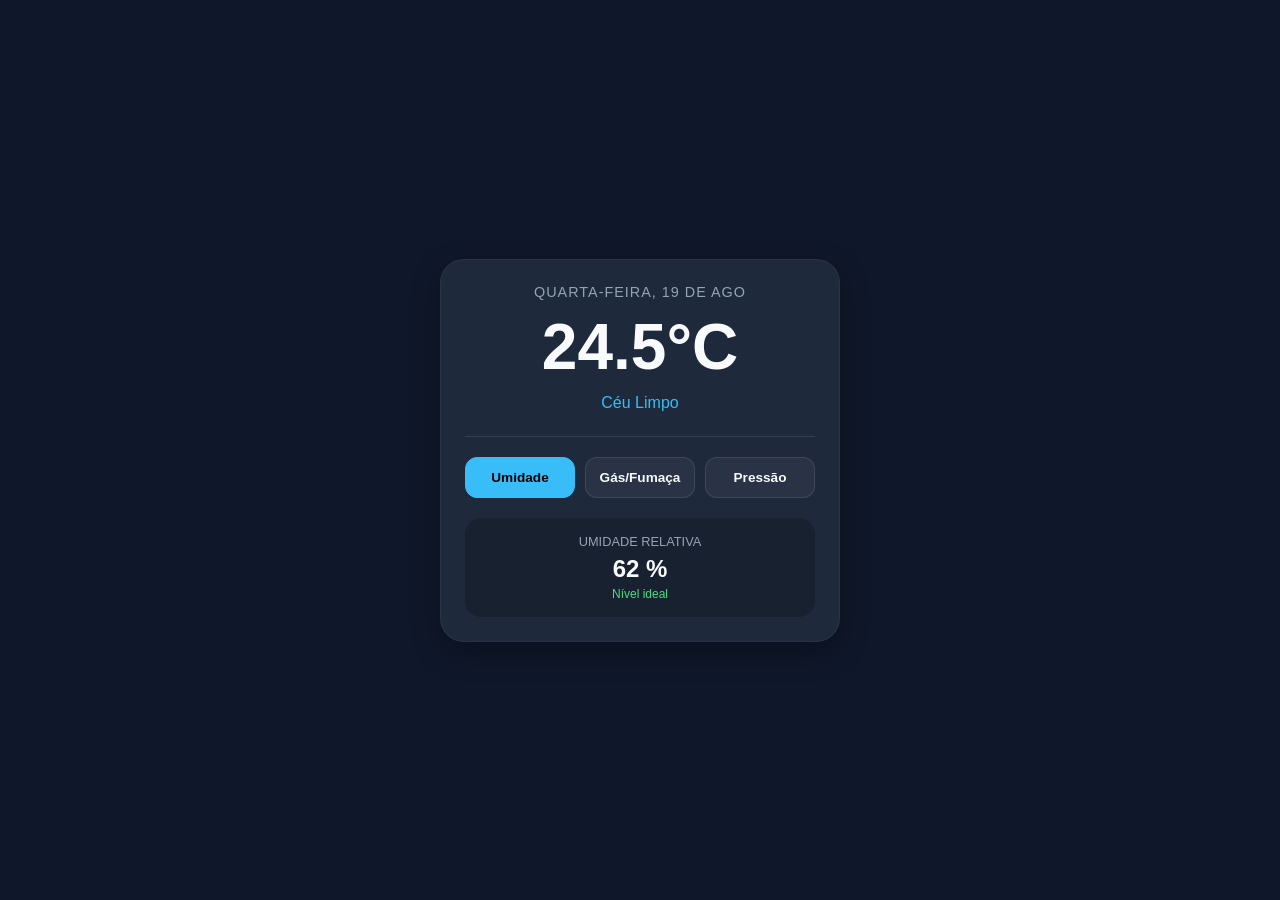
==== index.html @ 2ff272c2 "1.2" ====
<head>
  <meta charset="UTF-8">
  <meta name="author" content="foxysprolt">
  <meta name="viewport" content="width=device-width, initial-scale=1.0">
  <link rel="stylesheet" href="styles.css">
  <title>Weather Intelligence - Dashboard</title>
</head>
<body>

  <div class="container">
    <!-- Informações Principais (Temperatura + Dia) -->
    <div class="main-display">
      <div class="date" id="current-date">Quarta-feira, 19 de Ago</div>
      <div class="temp-large"><span id="temp-val">24.5</span>°C</div>
      <div class="status">Céu Limpo</div>
    </div>

    <!-- Botões para Revelar Outros Sensores -->
    <div class="sensor-menu">
      <button class="btn-sensor active" onclick="mostrarSensor('umidade', this)">Umidade</button>
      <button class="btn-sensor" onclick="mostrarSensor('gas', this)">Gás/Fumaça</button>
      <button class="btn-sensor" onclick="mostrarSensor('pressao', this)">Pressão</button>
    </div>

    <!-- Painel de Detalhes Exibido ao Clicar -->
    <div class="sensor-details">
      <div class="detail-title" id="sensor-nome">Umidade Relativa</div>
      <div class="detail-value" id="sensor-valor">62 %</div>
      <div class="detail-status" id="sensor-status">Nível ideal</div>
    </div>
  </div>

  <script>
    // Dados simulados que depois serão preenchidos pela sua API Adafruit IO / ESP32
    const dadosSensores = {
      umidade: {
        nome: "Umidade Relativa (DHT11)",
        valor: "62 %",
        status: "Nível ideal",
        corStatus: "#4ade80"
      },
      gas: {
        nome: "Detector de Gás (MQ-2)",
        valor: "120 PPM",
        status: "Ar Seguro / Sem Vazamento",
        corStatus: "#4ade80"
      },
      pressao: {
        nome: "Pressão Atmosférica (BMP280)",
        valor: "1013 hPa",
        status: "Estável (Nível do Mar)",
        corStatus: "#38bdf8"
      }
    };

    function mostrarSensor(tipo, botao) {
      // Remove a classe 'active' de todos os botões e adiciona no clicado
      document.querySelectorAll('.btn-sensor').forEach(b => b.classList.remove('active'));
      botao.classList.add('active');

      // Atualiza os dados no painel inferior
      const sensor = dadosSensores[tipo];
      document.getElementById('sensor-nome').innerText = sensor.nome;
      document.getElementById('sensor-valor').innerText = sensor.valor;

      const elemStatus = document.getElementById('sensor-status');
      elemStatus.innerText = sensor.status;
      elemStatus.style.color = sensor.corStatus;
    }
  </script>
</body>
</html>
---- styles.css ----
:root {
      --bg: #0f172a;
      --card-bg: #1e293b;
      --text-main: #f8fafc;
      --text-sub: #94a3b8;
      --accent: #38bdf8;
      --accent-hover: #0284c7;
    }

    * {
      box-sizing: border-box;
      margin: 0;
      padding: 0;
      font-family: -apple-system, BlinkMacSystemFont, "Segoe UI", Roboto, sans-serif;
    }

    body {
      background-color: var(--bg);
      color: var(--text-main);
      display: flex;
      justify-content: center;
      align-items: center;
      min-height: 100vh;
      padding: 20px;
    }

    .container {
      background-color: var(--card-bg);
      width: 100%;
      max-width: 400px;
      border-radius: 24px;
      padding: 24px;
      box-shadow: 0 10px 30px rgba(0, 0, 0, 0.3);
      border: 1px solid rgba(255, 255, 255, 0.05);
    }

    /* Tela Inicial: Principal */
    .main-display {
      text-align: center;
      padding-bottom: 24px;
      border-bottom: 1px solid rgba(255, 255, 255, 0.1);
    }

    .date {
      color: var(--text-sub);
      font-size: 0.9rem;
      text-transform: uppercase;
      letter-spacing: 1px;
    }

    .temp-large {
      font-size: 4rem;
      font-weight: 700;
      color: var(--text-main);
      margin: 10px 0;
    }

    .status {
      font-size: 1rem;
      color: var(--accent);
      font-weight: 500;
    }

    /* Área dos Botões Clicáveis */
    .sensor-menu {
      margin-top: 20px;
      display: flex;
      gap: 10px;
      justify-content: space-between;
    }

    .btn-sensor {
      flex: 1;
      background-color: rgba(255, 255, 255, 0.05);
      border: 1px solid rgba(255, 255, 255, 0.1);
      color: var(--text-main);
      padding: 12px 8px;
      border-radius: 12px;
      cursor: pointer;
      font-size: 0.85rem;
      font-weight: 600;
      transition: all 0.2s ease;
    }

    .btn-sensor:hover {
      background-color: rgba(255, 255, 255, 0.1);
    }

    .btn-sensor.active {
      background-color: var(--accent);
      color: #000;
      border-color: var(--accent);
    }

    /* Painel do Sensor Selecionado */
    .sensor-details {
      margin-top: 20px;
      background: rgba(0, 0, 0, 0.2);
      border-radius: 16px;
      padding: 16px;
      text-align: center;
      min-height: 90px;
      display: flex;
      flex-direction: column;
      justify-content: center;
    }

    .detail-title {
      font-size: 0.8rem;
      color: var(--text-sub);
      text-transform: uppercase;
      margin-bottom: 6px;
    }

    .detail-value {
      font-size: 1.5rem;
      font-weight: 600;
      color: var(--text-main);
    }

    .detail-status {
      font-size: 0.75rem;
      margin-top: 4px;
      color: #4ade80; /* verde para normal */
    }
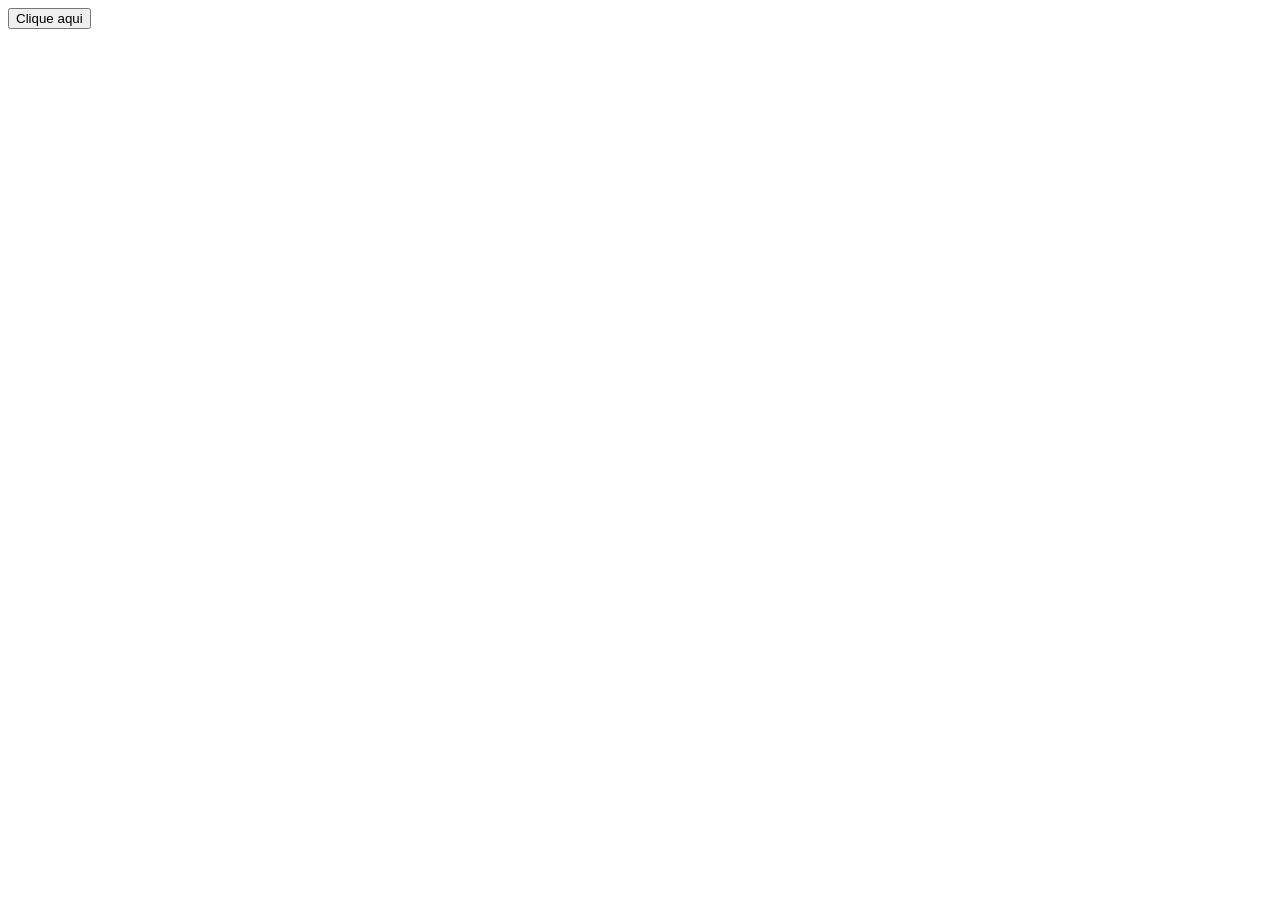
==== commit e7b34d57: "index for GitPages" ====
--- a/index.html
+++ b/index.html
@@ -1,72 +1,11 @@
+<!DOCTYPE html>
+<html lang="pt-br">
 <head>
-  <meta charset="UTF-8">
-  <meta name="author" content="foxysprolt">
-  <meta name="viewport" content="width=device-width, initial-scale=1.0">
-  <link rel="stylesheet" href="styles.css">
-  <title>Weather Intelligence - Dashboard</title>
+    <meta charset="UTF-8">
+    <meta name="viewport" content="width=device-width, initial-scale=1.0">
+    <title>Weather</title>
 </head>
 <body>
-
-  <div class="container">
-    <!-- Informações Principais (Temperatura + Dia) -->
-    <div class="main-display">
-      <div class="date" id="current-date">Quarta-feira, 19 de Ago</div>
-      <div class="temp-large"><span id="temp-val">24.5</span>°C</div>
-      <div class="status">Céu Limpo</div>
-    </div>
-
-    <!-- Botões para Revelar Outros Sensores -->
-    <div class="sensor-menu">
-      <button class="btn-sensor active" onclick="mostrarSensor('umidade', this)">Umidade</button>
-      <button class="btn-sensor" onclick="mostrarSensor('gas', this)">Gás/Fumaça</button>
-      <button class="btn-sensor" onclick="mostrarSensor('pressao', this)">Pressão</button>
-    </div>
-
-    <!-- Painel de Detalhes Exibido ao Clicar -->
-    <div class="sensor-details">
-      <div class="detail-title" id="sensor-nome">Umidade Relativa</div>
-      <div class="detail-value" id="sensor-valor">62 %</div>
-      <div class="detail-status" id="sensor-status">Nível ideal</div>
-    </div>
-  </div>
-
-  <script>
-    // Dados simulados que depois serão preenchidos pela sua API Adafruit IO / ESP32
-    const dadosSensores = {
-      umidade: {
-        nome: "Umidade Relativa (DHT11)",
-        valor: "62 %",
-        status: "Nível ideal",
-        corStatus: "#4ade80"
-      },
-      gas: {
-        nome: "Detector de Gás (MQ-2)",
-        valor: "120 PPM",
-        status: "Ar Seguro / Sem Vazamento",
-        corStatus: "#4ade80"
-      },
-      pressao: {
-        nome: "Pressão Atmosférica (BMP280)",
-        valor: "1013 hPa",
-        status: "Estável (Nível do Mar)",
-        corStatus: "#38bdf8"
-      }
-    };
-
-    function mostrarSensor(tipo, botao) {
-      // Remove a classe 'active' de todos os botões e adiciona no clicado
-      document.querySelectorAll('.btn-sensor').forEach(b => b.classList.remove('active'));
-      botao.classList.add('active');
-
-      // Atualiza os dados no painel inferior
-      const sensor = dadosSensores[tipo];
-      document.getElementById('sensor-nome').innerText = sensor.nome;
-      document.getElementById('sensor-valor').innerText = sensor.valor;
-
-      const elemStatus = document.getElementById('sensor-status');
-      elemStatus.innerText = sensor.status;
-      elemStatus.style.color = sensor.corStatus;
-    }
-  </script>
+    <a href="/web/src/pages/index.html"><button>Clique aqui</button></a>
 </body>
 </html>
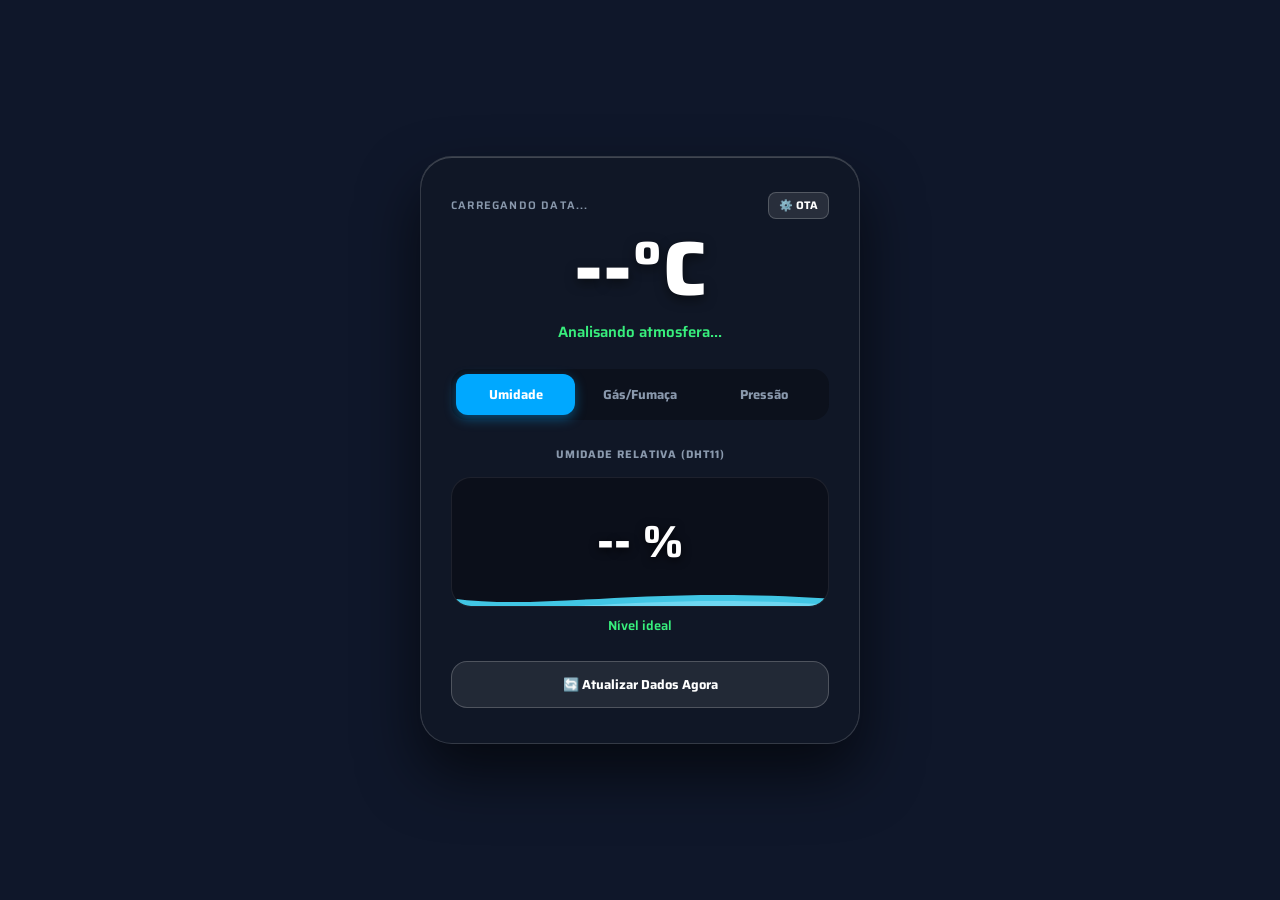
==== commit f2085621: "index" ====
--- a/index.html
+++ b/index.html
@@ -1,11 +1,460 @@
 <!DOCTYPE html>
-<html lang="pt-br">
+<html lang="pt-BR">
 <head>
-    <meta charset="UTF-8">
-    <meta name="viewport" content="width=device-width, initial-scale=1.0">
-    <title>Weather</title>
+  <meta charset="UTF-8">
+  <meta name="viewport" content="width=device-width, initial-scale=1.0">
+  <title>Weather Intelligence - Painel IoT</title>
+  
+  <!-- Fonte Saira do Google Fonts -->
+  <link rel="preconnect" href="https://fonts.googleapis.com">
+  <link rel="preconnect" href="https://fonts.gstatic.com" crossorigin>
+  <link href="https://fonts.googleapis.com/css2?family=Saira:wght@300;400;600;700;800&display=swap" rel="stylesheet">
+
+  <style>
+    * {
+      margin: 0;
+      padding: 0;
+      box-sizing: border-box;
+      font-family: "Saira", sans-serif;
+      transition: all 0.3s cubic-bezier(0.25, 0.8, 0.25, 1);
+    }
+
+    body {
+      display: flex;
+      justify-content: center;
+      align-items: center;
+      min-height: 100vh;
+      background: #0f172a;
+      color: #ffffff;
+      padding: 20px;
+    }
+
+    body.light-mode {
+      background-color: #e2e8f0 !important;
+    }
+
+    /* WIDGET CONTAINER */
+    .weather-widget {
+      width: 440px;
+      max-width: 95vw;
+      background: rgba(18, 24, 38, 0.88);
+      border: 1px solid rgba(255, 255, 255, 0.15);
+      border-radius: 32px;
+      padding: 35px 30px;
+      box-shadow: 0 30px 60px rgba(0, 0, 0, 0.6),
+                  inset 0 1px 0 rgba(255, 255, 255, 0.2);
+      backdrop-filter: blur(20px);
+      -webkit-backdrop-filter: blur(20px);
+      text-align: center;
+    }
+
+    .weather-widget.light-mode {
+      background: rgba(255, 255, 255, 0.88) !important;
+      border: 1px solid rgba(0, 0, 0, 0.1) !important;
+      color: #1e293b !important;
+      box-shadow: 0 30px 60px rgba(0, 0, 0, 0.15) !important;
+    }
+
+    /* HEADER */
+    .header-top {
+      display: flex;
+      justify-content: space-between;
+      align-items: center;
+      margin-bottom: 5px;
+    }
+
+    .data-atual {
+      font-size: 11px;
+      letter-spacing: 1.2px;
+      color: #8a99ad;
+      font-weight: 600;
+      text-transform: uppercase;
+    }
+
+    .btn-admin {
+      background: rgba(255, 255, 255, 0.1);
+      border: 1px solid rgba(255, 255, 255, 0.2);
+      color: #ffffff;
+      padding: 4px 10px;
+      border-radius: 8px;
+      font-size: 11px;
+      font-weight: 700;
+      cursor: pointer;
+    }
+
+    .btn-admin:hover {
+      background: #00a8ff;
+      border-color: #00a8ff;
+      box-shadow: 0 0 10px rgba(0, 168, 255, 0.5);
+    }
+
+    .temp-principal {
+      font-size: 4.8em;
+      font-weight: 800;
+      color: #ffffff;
+      line-height: 1.1;
+      margin: 8px 0;
+      text-shadow: 0 4px 12px rgba(0, 0, 0, 0.5);
+    }
+
+    .weather-widget.light-mode .temp-principal,
+    .weather-widget.light-mode .valor-pane {
+      color: #0f172a !important;
+      text-shadow: none !important;
+    }
+
+    .frase-clima {
+      font-size: 15px;
+      color: #38ef7d;
+      font-weight: 600;
+      margin-bottom: 25px;
+    }
+
+    /* ABAS DE NAVEGAÇÃO */
+    .tabs-navigation {
+      display: flex;
+      background: rgba(10, 14, 23, 0.6);
+      border-radius: 16px;
+      padding: 5px;
+      gap: 5px;
+      margin-bottom: 20px;
+    }
+
+    .weather-widget.light-mode .tabs-navigation,
+    .weather-widget.light-mode .card-interior {
+      background: rgba(241, 245, 249, 0.9) !important;
+      border: 1px solid rgba(0, 0, 0, 0.05) !important;
+    }
+
+    .tab-btn {
+      flex: 1;
+      background: transparent;
+      border: none;
+      color: #8a99ad;
+      padding: 10px 0;
+      border-radius: 12px;
+      font-size: 13px;
+      font-weight: 700;
+      cursor: pointer;
+    }
+
+    .tab-btn.active {
+      background: #00a8ff;
+      color: #ffffff;
+      box-shadow: 0 4px 12px rgba(0, 168, 255, 0.4);
+    }
+
+    /* CONTEÚDO DAS ABAS */
+    .tab-pane {
+      display: none;
+      animation: fadeIn 0.4s ease;
+    }
+
+    .tab-pane.active {
+      display: block;
+    }
+
+    @keyframes fadeIn {
+      from { opacity: 0; transform: translateY(6px); }
+      to { opacity: 1; transform: translateY(0); }
+    }
+
+    .sensor-tag {
+      font-size: 11px;
+      letter-spacing: 1px;
+      color: #8a99ad;
+      font-weight: 700;
+    }
+
+    .card-interior {
+      position: relative;
+      height: 130px;
+      background: rgba(10, 14, 23, 0.7);
+      border-radius: 20px;
+      margin: 12px 0 8px;
+      display: flex;
+      align-items: center;
+      justify-content: center;
+      overflow: hidden;
+      border: 1px solid rgba(255, 255, 255, 0.08);
+    }
+
+    .valor-pane {
+      font-size: 2.8em;
+      font-weight: 800;
+      color: #ffffff;
+      z-index: 2;
+      text-shadow: 0 2px 10px rgba(0, 0, 0, 0.8);
+    }
+
+    .status-sub {
+      font-size: 13px;
+      color: #38ef7d;
+      font-weight: 600;
+    }
+
+    /* ANIMAÇÃO DE ÁGUA DA UMIDADE */
+    .nivel-agua {
+      position: absolute;
+      bottom: 0;
+      left: 0;
+      width: 100%;
+      height: 0%;
+      background: linear-gradient(180deg, rgba(0, 168, 255, 0.7), rgba(9, 132, 227, 0.9));
+      transition: height 1s ease;
+      z-index: 1;
+    }
+
+    .onda {
+      position: absolute;
+      top: -20px;
+      left: 0;
+      width: 200%;
+      height: 25px;
+      animation: mexerOnda 5s linear infinite;
+    }
+
+    .onda2 {
+      top: -14px;
+      opacity: 0.5;
+      animation: mexerOnda 3s linear infinite reverse;
+    }
+
+    @keyframes mexerOnda {
+      0% { transform: translateX(0); }
+      100% { transform: translateX(-50%); }
+    }
+
+    /* ALERTA DE GÁS */
+    .gas-interior.alerta-gas {
+      background: rgba(235, 77, 75, 0.8) !important;
+      animation: piscar 0.8s infinite alternate;
+    }
+
+    @keyframes piscar {
+      0% { border-color: red; }
+      100% { border-color: white; }
+    }
+
+    /* BEXIGA PRESSÃO */
+    .bexiga-wrapper {
+      position: absolute;
+      z-index: 1;
+      opacity: 0.3;
+    }
+
+    .bexiga {
+      position: relative;
+      width: 40px;
+      height: 50px;
+      background: radial-gradient(circle at 30% 30%, #ff7675, #d63031);
+      border-radius: 50% 50% 50% 50% / 40% 40% 60% 60%;
+    }
+
+    .widget-footer {
+      margin-top: 25px;
+    }
+
+    .btn-replay {
+      width: 100%;
+      padding: 12px;
+      background: rgba(255, 255, 255, 0.08);
+      border: 1px solid rgba(255, 255, 255, 0.2);
+      color: #ffffff;
+      border-radius: 16px;
+      font-size: 13px;
+      font-weight: 700;
+      cursor: pointer;
+    }
+
+    .btn-replay:hover {
+      background: rgba(255, 255, 255, 0.2);
+    }
+  </style>
 </head>
 <body>
-    <a href="/web/src/pages/index.html"><button>Clique aqui</button></a>
+
+  <div class="weather-widget" id="main-widget">
+    <!-- HEADER DO WIDGET -->
+    <div class="widget-header">
+      <div class="header-top">
+        <span class="data-atual" id="dash-data">CARREGANDO DATA...</span>
+        <button class="btn-admin" onclick="abrirPainelOTA()" title="Atualizar ESP32 via OTA">⚙️ OTA</button>
+      </div>
+      
+      <div class="temp-principal">
+        <span id="dash-temp">--</span>°C
+      </div>
+      <p class="frase-clima" id="dash-temp-msg">Analisando atmosfera...</p>
+    </div>
+
+    <!-- NAVEGAÇÃO POR ABAS (TABS) -->
+    <div class="tabs-navigation">
+      <button class="tab-btn active" onclick="trocarAba('umidade', this)">Umidade</button>
+      <button class="tab-btn" onclick="trocarAba('gas', this)">Gás/Fumaça</button>
+      <button class="tab-btn" onclick="trocarAba('pressao', this)">Pressão</button>
+    </div>
+
+    <!-- CONTEÚDO DINÂMICO DAS ABAS -->
+    <div class="tab-content-wrapper">
+      
+      <!-- ABA 1: UMIDADE -->
+      <div class="tab-pane active" id="pane-umidade">
+        <span class="sensor-tag">UMIDADE RELATIVA (DHT11)</span>
+        <div class="card-interior umid-interior">
+          <div class="nivel-agua" id="nivel-agua">
+            <svg class="onda" viewBox="0 0 1200 60" preserveAspectRatio="none">
+              <path d="M0,30 C150,60 300,0 600,30 C900,60 1050,0 1200,30 L1200,60 L0,60 Z" fill="#48dbfb" opacity="0.9"></path>
+            </svg>
+            <svg class="onda onda2" viewBox="0 0 1200 60" preserveAspectRatio="none">
+              <path d="M0,30 C150,60 300,0 600,30 C900,60 1050,0 1200,30 L1200,60 L0,60 Z" fill="#9be8fd"></path>
+            </svg>
+          </div>
+          <div class="valor-pane"><span id="dash-umid">--</span> %</div>
+        </div>
+        <p class="status-sub" id="dash-umid-msg">Nível ideal</p>
+      </div>
+
+      <!-- ABA 2: GÁS / FUMAÇA -->
+      <div class="tab-pane" id="pane-gas">
+        <span class="sensor-tag">QUALIDADE DO AR (MQ-2)</span>
+        <div class="card-interior gas-interior" id="card-gas">
+          <div class="valor-pane"><span id="dash-gas">0</span> ADC</div>
+        </div>
+        <p class="status-sub" id="dash-gas-msg">Ar puro e ambiente seguro 🌿</p>
+      </div>
+
+      <!-- ABA 3: PRESSÃO -->
+      <div class="tab-pane" id="pane-pressao">
+        <span class="sensor-tag">PRESSÃO ATMOSFÉRICA (BMP280)</span>
+        <div class="card-interior pressao-interior">
+          <div class="bexiga-wrapper">
+            <div class="bexiga" id="dash-bexiga"></div>
+          </div>
+          <div class="valor-pane"><span id="dash-pressao">1013</span> hPa</div>
+        </div>
+        <p class="status-sub">Estabilidade barométrica</p>
+      </div>
+
+    </div>
+
+    <!-- RODAPÉ NAVEGAÇÃO -->
+    <div class="widget-footer">
+      <button class="btn-replay" onclick="carregarDadosClima()">🔄 Atualizar Dados Agora</button>
+    </div>
+  </div>
+
+  <script>
+    // --- LÓGICA DE NAVEGAÇÃO POR ABAS ---
+    function trocarAba(nomeAba, elemento) {
+      document.querySelectorAll('.tab-pane').forEach(p => p.classList.remove('active'));
+      document.querySelectorAll('.tab-btn').forEach(b => b.classList.remove('active'));
+      
+      const abaAlvo = document.getElementById('pane-' + nomeAba);
+      if (abaAlvo) abaAlvo.classList.add('active');
+      if (elemento) elemento.classList.add('active');
+    }
+
+    // --- LÓGICA DA API THINGSPEAK ---
+    const CHANNEL_ID = '3465259';
+    const READ_API_KEY = 'E6VGVV45AMAC0205';
+    const url = `https://api.thingspeak.com/channels/${CHANNEL_ID}/feeds.json?results=1&api_key=${READ_API_KEY}`;
+
+    async function carregarDadosClima() {
+      try {
+        const response = await fetch(url);
+        if (!response.ok && response.status !== 304) return;
+
+        const data = await response.json();
+        const feeds = data.feeds;
+        if (!feeds || feeds.length === 0) return;
+
+        const ultimaLeitura = feeds[feeds.length - 1];
+
+        const temp = parseFloat(ultimaLeitura.field1) || 0;
+        const umid = parseFloat(ultimaLeitura.field2) || 0;
+        const luzRaw = parseInt(ultimaLeitura.field3) || 0;
+        const gasPpm = parseInt(ultimaLeitura.field6) || 0;
+        const pressaoVal = parseFloat(ultimaLeitura.field7) || 1013;
+
+        // 1. Data e Hora da Leitura
+        const elData = document.getElementById('dash-data');
+        if (elData && ultimaLeitura.created_at) {
+          const dataObj = new Date(ultimaLeitura.created_at);
+          elData.innerText = `ÚLTIMA LEITURA: ${dataObj.toLocaleTimeString('pt-BR', { hour: '2-digit', minute: '2-digit', second: '2-digit' })}`;
+        }
+
+        // 2. Temperatura
+        const elTemp = document.getElementById('dash-temp');
+        if (elTemp) elTemp.innerText = temp.toFixed(1);
+
+        const elMsgTemp = document.getElementById('dash-temp-msg');
+        if (elMsgTemp) {
+          if (temp >= 30) elMsgTemp.innerText = "Muito Quente! Ambiente abafado.";
+          else if (temp >= 20) elMsgTemp.innerText = "Clima Agradável";
+          else if (temp > 0) elMsgTemp.innerText = "Ambiente Frio";
+          else elMsgTemp.innerText = "Aguardando Leitura...";
+        }
+
+        // 3. Umidade
+        const elUmid = document.getElementById('dash-umid');
+        if (elUmid) elUmid.innerText = Math.round(umid);
+
+        const elAgua = document.getElementById('nivel-agua');
+        if (elAgua) elAgua.style.height = `${Math.min(umid, 100)}%`;
+
+        // 4. Troca do Modo Escuro / Claro pelo LDR
+        const body = document.body;
+        const widget = document.getElementById('main-widget');
+
+        if (luzRaw > 2000) {
+          body.classList.add('light-mode');
+          if (widget) widget.classList.add('light-mode');
+        } else {
+          body.classList.remove('light-mode');
+          if (widget) widget.classList.remove('light-mode');
+        }
+
+        // 5. Gás / Fumaça
+        const elGas = document.getElementById('dash-gas');
+        const elGasMsg = document.getElementById('dash-gas-msg');
+        const cardGas = document.getElementById('card-gas');
+
+        if (elGas) elGas.innerText = gasPpm;
+
+        if (elGasMsg && cardGas) {
+          if (gasPpm > 1500) {
+            elGasMsg.innerText = "⚠️ ALERTA: Fumaça/Gás Detectado!";
+            cardGas.classList.add('alerta-gas');
+          } else {
+            elGasMsg.innerText = "Ar puro e ambiente seguro 🌿";
+            cardGas.classList.remove('alerta-gas');
+          }
+        }
+
+        // 6. Pressão
+        const elPressao = document.getElementById('dash-pressao');
+        if (elPressao) elPressao.innerText = Math.round(pressaoVal);
+
+      } catch (error) {
+        console.error("Erro ao carregar dados do ThingSpeak:", error);
+      }
+    }
+
+    // Atualiza os dados automaticamente a cada 15 segundos
+    setInterval(carregarDadosClima, 15000);
+    
+    // Executa a primeira chamada assim que abre a página
+    carregarDadosClima();
+
+    // Funçao para disparar sinal OTA no ThingSpeak (Field 4)
+    async function abrirPainelOTA() {
+      if (confirm("Deseja enviar o comando de atualização OTA para o ESP32?")) {
+        const urlGatilho = `https://api.thingspeak.com/update?api_key=OGC5WGBQU4OU3GJA&field4=1`;
+        await fetch(urlGatilho);
+        alert("Comando de atualização enviado!");
+      }
+    }
+  </script>
 </body>
 </html>
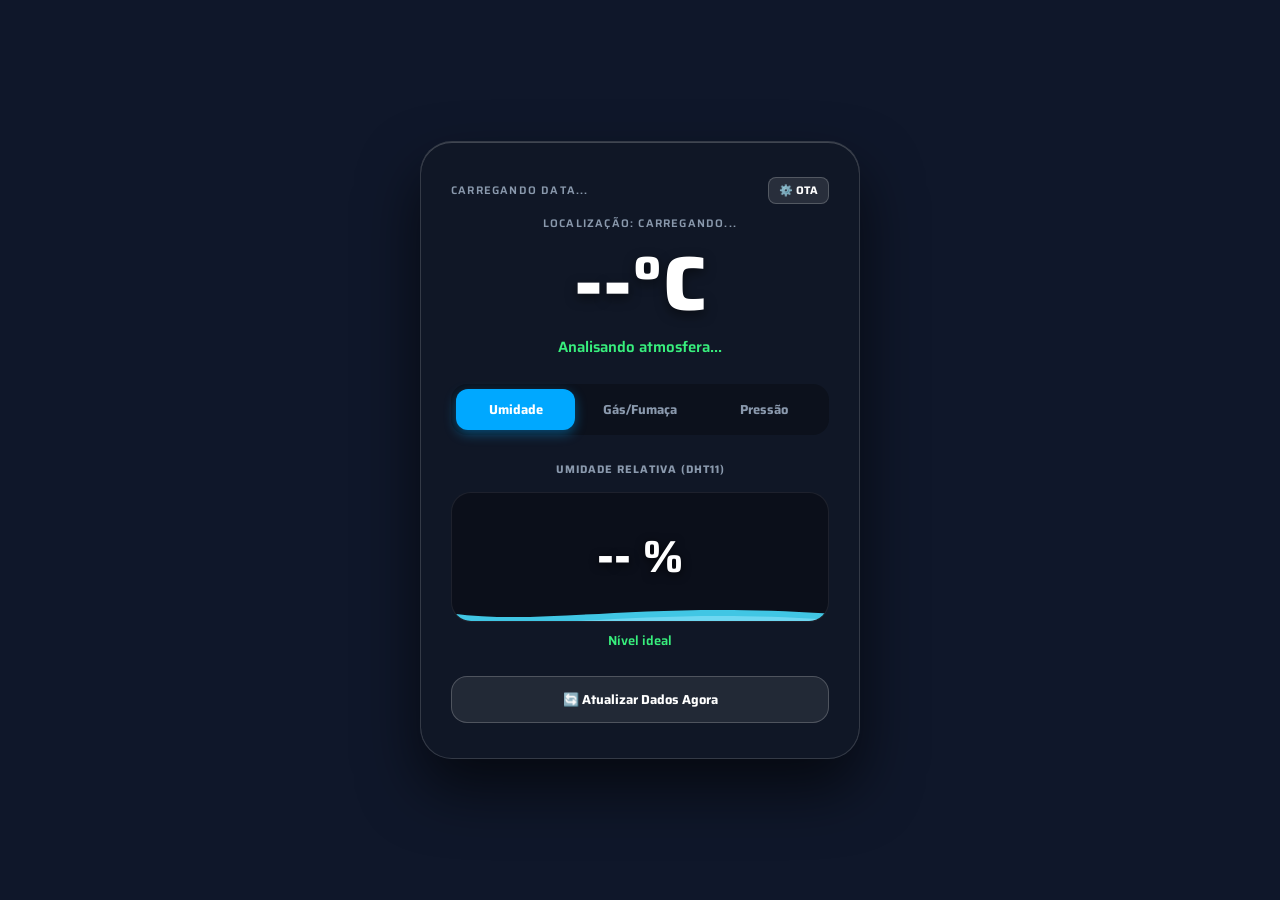
==== commit 4c0f51cb: "Adicionar geolocalizacao por IP ao ESP32" ====
--- a/index.html
+++ b/index.html
@@ -281,6 +281,7 @@
         <span class="data-atual" id="dash-data">CARREGANDO DATA...</span>
         <button class="btn-admin" onclick="abrirPainelOTA()" title="Atualizar ESP32 via OTA">⚙️ OTA</button>
       </div>
+      <span class="data-atual" id="dash-localizacao">LOCALIZAÇÃO: CARREGANDO...</span>
       
       <div class="temp-principal">
         <span id="dash-temp">--</span>°C
@@ -371,6 +372,13 @@
 
         const ultimaLeitura = feeds[feeds.length - 1];
 
+        const latitude = parseFloat(ultimaLeitura.latitude);
+        const longitude = parseFloat(ultimaLeitura.longitude);
+        const elLocalizacao = document.getElementById('dash-localizacao');
+        if (elLocalizacao && !isNaN(latitude) && !isNaN(longitude) && (latitude !== 0 || longitude !== 0)) {
+          elLocalizacao.innerText = `LOCALIZAÇÃO: ${latitude.toFixed(4)}, ${longitude.toFixed(4)}`;
+        }
+
         const temp = parseFloat(ultimaLeitura.field1) || 0;
         const umid = parseFloat(ultimaLeitura.field2) || 0;
         const luzRaw = parseInt(ultimaLeitura.field3) || 0;
@@ -457,4 +465,4 @@
     }
   </script>
 </body>
-</html>+</html>
